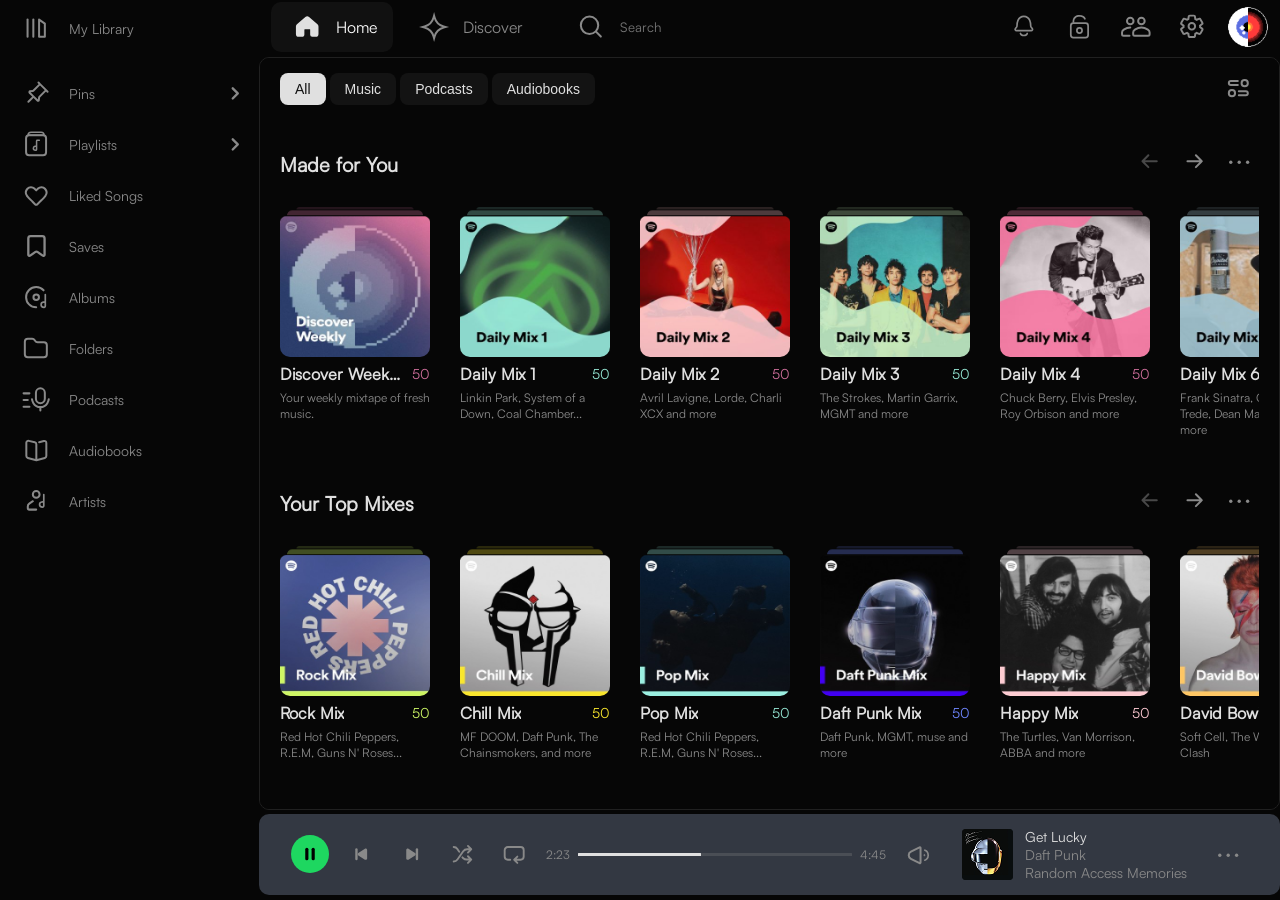
==== index.html @ b0b50bb6 "add friends sidebar with styles" ====
<html lang="en">
<head>
    <meta charset="UTF-8">
    <meta name="viewport" content="width=device-width, initial-scale=1.0">
    <title>Spotify</title>
    <link rel="stylesheet" href="css/styles.css" />
</head>
<body>
    <div class="app">
        <!--Left Sidebar-->
        <aside class="sidebar">
            <div class="sidebar-top">
                <img src="images/library-icon.svg" alt="My Library" class="library-icon" />
                <span class="sidebar-title">My Library</span>
            </div>

            <nav class="sidebar-nav">
                <ul>
                    <li class="sidebar-item">
                        <a href="#">
                            <div class="sidebar-item-icon-group">
                                <img src="images/pins-icon.svg" alt="Pins icon" class="sidebar-icon">
                                <span class="sidebar-text">Pins</span>
                            </div>
                            <span><img src="images/arrow-icon.svg" alt="Arrow Icon" class="sidebar-arrow"></span>
                        </a>
                    </li>
                   
                    <li class="sidebar-item">
                        <a href="#">
                            <div class="sidebar-item-icon-group">
                                <img src="images/playlists-icon.svg" alt="Playlists icon" class="sidebar-icon">
                                <span class="sidebar-text">Playlists</span>
                            </div>
                            <span><img src="images/arrow-icon.svg" alt="Arrow Icon" class="sidebar-arrow"></span>
                        </a>
                    </li>

                   <li class="sidebar-item">
                        <a href="#">
                            <div class="sidebar-item-icon-group">
                                <img src="images/liked-songs-icon.svg" alt="Liked Songs icon" class="sidebar-icon">
                                <span class="sidebar-text">Liked Songs</span>
                            </div>
                        </a>
                    </li>

                    <li class="sidebar-item">
                        <a href="#">
                            <div class="sidebar-item-icon-group">
                                <img src="images/saves-icon.svg" alt="Saves icon" class="sidebar-icon">
                                <span class="sidebar-text">Saves</span>
                            </div>
                        </a>
                    </li>

                    <li class="sidebar-item">
                        <a href="#">
                            <div class="sidebar-item-icon-group">
                                <img src="images/albums-icon.svg" alt="Albums icon" class="sidebar-icon">
                                <span class="sidebar-text">Albums</span>
                            </div>
                        </a>
                    </li>

                    <li class="sidebar-item">
                        <a href="#">
                            <div class="sidebar-item-icon-group">
                                <img src="images/folders-icon.svg" alt="Folders icon" class="sidebar-icon">
                                <span class="sidebar-text">Folders</span>
                            </div>
                        </a>
                    </li>

                    <li class="sidebar-item">
                        <a href="#">
                            <div class="sidebar-item-icon-group">
                                <img src="images/podcasts-icon.svg" alt="Podcasts icon" class="sidebar-icon">
                                <span class="sidebar-text">Podcasts</span>
                            </div>
                        </a>
                    </li>

                    <li class="sidebar-item">
                        <a href="#">
                            <div class="sidebar-item-icon-group">
                                <img src="images/audiobooks-icon.svg" alt="Audiobooks icon" class="sidebar-icon">
                                <span class="sidebar-text">Audiobooks</span>
                            </div>
                        </a>
                    </li>

                    <li class="sidebar-item">
                        <a href="#">
                            <div class="sidebar-item-icon-group">
                                <img src="images/artists-icon.svg" alt="Artists icon" class="sidebar-icon">
                                <span class="sidebar-text">Artists</span>
                            </div>
                        </a>
                    </li>
                </ul>
            </nav>
        </aside>
        <!--header/main content area/footer/friends sidebar container-->
        <div class="content-wrapper">
            <!--Header-->
            <header class="header">
                <div class="header-left-container">
                    <nav>
                        <a href="#" class="header-nav-link" id="home-link-active">
                            <img src="images/home-active-icon.svg" alt="Home Icon" class="home-icon">
                            <span>Home</span>
                        </a>
                        <a href="#" class="header-nav-link">
                            <img src="images/discover-icon.svg" alt="Discover Icon" class="discover-icon">
                            <span>Discover</span>
                        </a>
                    </nav>
                    <form class="header-search">
                        <img src="images/search-icon.svg" alt="" class="search-icon">
                        <input type="text" placeholder="Search" class="search-input">
                    </form>
                </div>
                <div class="header-right-container">
                    <button class="header-icon-btn">
                        <img src="images/notification-icon.svg" alt="Notifications">
                    </button>

                    <button class="header-icon-btn">
                        <img src="images/lock-icon.svg" alt="Security">
                    </button>

                    <a class="header-icon-btn" href="#friends">
                        <img src="images/friends-icon.svg" alt="Friends">
                    </a>

                    <button class="header-icon-btn">
                        <img src="images/settings-icon.svg" alt="Settings">
                    </button>

                    <button class="header-icon-btn">
                        <img src="images/profile-icon.svg" alt="Profile" class="header-avatar">
                    </button>
                </div>
            </header>
            <!--Friends Activity Sidebar-->
            <aside id="friends" class="friends-sidebar">
                <div class="friends-sidebar-header">
                    <h2>Friends Activity</h2>
                    <div class="icons-group">
                        <a>
                            <img src="images/add-friend-icon.svg" alt="Add Friend">
                        </a>
                        <a href="#" class="close">
                            <img src="images/x-close-icon.svg" alt="Close">
                        </a>
                    </div>
                </div>
                <div class="friends-list-container">
                    <div class="friend-card">
                        <img src="images/friend-avatar-1.png" alt="FriendlyMusicListener">
                        <div class="friend-info">
                            <div class="friend-name">FriendlyMusicListener</div>
                            <div class="friend-activity">
                                <img src="images/online-icon.svg" alt="Listenint Now">
                                <div>Goosebumps</div>
                                <span>&bull;</span>
                                <div class="artist">Travis Scott</div>
                            </div>
                        </div>
                    </div>
                    <div class="friend-card">
                        <img src="images/friend-avatar-2.png" alt="AverageMusicEnjoyer">
                        <div class="friend-info">
                            <div class="friend-name">AverageMusicEnjoyer</div>
                            <div class="friend-activity">
                                <img src="images/online-icon.svg" alt="Listenint Now">
                                <div>Get Lucky</div>
                                <span>&bull;</span>
                                <div class="artist">Daft Punk</div>
                            </div>
                        </div>
                    </div>
                    <div class="friend-card">
                        <img src="images/friend-avatar-3.png" alt="MusicEnthusiast">
                        <div class="friend-info">
                            <div class="friend-name">MusicEnthusiast</div>
                            <div class="friend-activity">
                                <span>1h</span>
                                <div>would he</div>
                                <span>&bull;</span>
                                <div class="artist">joji</div>
                            </div>
                        </div>
                    </div>
                    <div class="friend-card">
                        <img src="images/friend-avatar-4.png" alt="IListenToMusic56">
                        <div class="friend-info">
                            <div class="friend-name">IlistenToMusic56</div>
                            <div class="friend-activity">
                                <span>6h</span>
                                <div>Rockstar</div>
                                <span>&bull;</span>
                                <div class="artist">Post Malone</div>
                            </div>
                        </div>
                    </div>
                </div>
            </aside>
            <!--Main Content Area-->
            <main class="home-page main-content">
                <div class="filters-wrapper">
                    <div class="content-filters">
                        <button class="filter active">All</button>
                        <button class="filter">Music</button>
                        <button class="filter">Podcasts</button>
                        <button class="filter">Audiobooks</button>
                    </div>
                    <img src="images/filter-icon.svg" alt="Filter Content">
                </div>
                <!-- Made for You Section -->
                <section class="home-pg-section">
                    <div class="section-header">
                        <h2>Made for You</h2>
                        <div class="nav-icon-group">
                            <img src="images/back-arrow-icon.svg" alt="Go Back">
                            <img src="images/next-arrow-icon.svg" alt="Next">
                            <img src="images/more-icon.svg" alt="More Options">
                        </div>
                    </div>
                    <div class="cards-container">
                        <div class="card">
                            <div class="card-image-wrapper">
                                <img src="images/discover-weekly.png" alt="Discover Weekly" class="card-image">
                            </div>
                            <div class="card-info">
                                <div class="card-title-wrapper">
                                    <h3 class="card-title">Discover Weekly</h3>
                                    <div class="pink">50</div>
                                </div>
                                <div class="card-description">Your weekly mixtape of fresh music.</div>
                            </div>
                        </div>

                        <div class="card">
                            <div class="card-image-wrapper">
                                <img src="images/daily-mix-1.png" alt="Daily Mix 1" class="card-image">
                            </div>
                            <div class="card-info">
                                <div class="card-title-wrapper">
                                    <h3 class="card-title">Daily Mix 1</h3>
                                    <div class="cyan">50</div>
                                </div>
                                <div class="card-description">Linkin Park, System of a Down, Coal Chamber...</div>
                            </div>
                        </div>
                        
                        <div class="card">
                            <div class="card-image-wrapper">
                                <img src="images/daily-mix-2.png" alt="Daily Mix 2" class="card-image">
                            </div>
                            <div class="card-info">
                                <div class="card-title-wrapper">
                                    <h3 class="card-title">Daily Mix 2</h3>
                                    <div class="pink">50</div>
                                </div>
                                <div class="card-description">Avril Lavigne, Lorde, Charli XCX and more</div>
                            </div>
                        </div>

                        <div class="card">
                            <div class="card-image-wrapper">
                                <img src="images/daily-mix-3.png" alt="Daily Mix 3" class="card-image">
                            </div>
                            <div class="card-info">
                                <div class="card-title-wrapper">
                                    <h3 class="card-title">Daily Mix 3</h3>
                                    <div class="cyan">50</div>
                                </div>
                                <div class="card-description">The Strokes, Martin Garrix, MGMT and more</div>
                            </div>
                        </div>

                        <div class="card">
                            <div class="card-image-wrapper">
                                <img src="images/daily-mix-4.png" alt="Daily Mix 4" class="card-image">
                            </div>
                            <div class="card-info">
                                <div class="card-title-wrapper">
                                    <h3 class="card-title">Daily Mix 4</h3>
                                    <div class="pink">50</div>
                                </div>
                                <div class="card-description">Chuck Berry, Elvis Presley, Roy Orbison and more</div>
                            </div>
                        </div>

                        <div class="card">
                            <div class="card-image-wrapper">
                                <img src="images/daily-mix-6.png" alt="Daily Mix 6" class="card-image">
                            </div>
                            <div class="card-info">
                                <div class="card-title-wrapper">
                                    <h3 class="card-title">Daily Mix 6</h3>
                                    <div class="cyan">50</div>
                                </div>
                                <div class="card-description">Frank Sinatra, Gerhard Trede, Dean Martin and more</div>
                            </div>
                        </div>

                        <div class="card">
                            <div class="card-image-wrapper">
                                <img src="images/nirvana-radio.png" alt="Nirvana Radio" class="card-image">
                            </div>
                            <div class="card-info">
                                <div class="card-title-wrapper">
                                    <h3 class="card-title">Nirvana Radio</h3>
                                    <div class="orange">50</div>
                                </div>
                                <div class="card-description">The Strokes, Martin Garrix, MGMT and more</div>
                            </div>
                        </div>

                        <div class="card">
                            <div class="card-image-wrapper">
                                <img src="images/fall-out-boy-radio.png" alt="Fall Out Boy Radio" class="card-image">
                            </div>
                            <div class="card-info">
                                <div class="card-title-wrapper">
                                    <h3 class="card-title">Fall Out Boy Radio</h3>
                                    <div class="pink">50</div>
                                </div>
                                <div class="card-description">With Panic! at the disco, All American Rejects...</div>
                            </div>
                        </div>

                    </div>
                </section>
                <!-- Your Top Mixes -->
                <section class="home-pg-section">
                    <div class="section-header">
                        <h2>Your Top Mixes</h2>
                        <div class="nav-icon-group">
                            <img src="images/back-arrow-icon.svg" alt="Go Back">
                            <img src="images/next-arrow-icon.svg" alt="Next">
                            <img src="images/more-icon.svg" alt="More Options">
                        </div>
                    </div>
                    <div class="cards-container">
                        <div class="card">
                            <div class="card-image-wrapper">
                                <img src="images/rock-mix.png" alt="Rock Mix" class="card-image">
                            </div>
                            <div class="card-info">
                                <div class="card-title-wrapper">
                                    <h3 class="card-title">Rock Mix</h3>
                                    <div class="lime">50</div>
                                </div>
                                <div class="card-description">Red Hot Chili Peppers, R.E.M, Guns N' Roses...</div>
                            </div>
                        </div>

                        <div class="card">
                            <div class="card-image-wrapper">
                                <img src="images/chill-mix.png" alt="Chill Mix" class="card-image">
                            </div>
                            <div class="card-info">
                                <div class="card-title-wrapper">
                                    <h3 class="card-title">Chill Mix</h3>
                                    <div class="yellow">50</div>
                                </div>
                                <div class="card-description">MF DOOM, Daft Punk, The Chainsmokers, and more</div>
                            </div>
                        </div>
                        
                        <div class="card">
                            <div class="card-image-wrapper">
                                <img src="images/pop-mix.png" alt="Pop Mix" class="card-image">
                            </div>
                            <div class="card-info">
                                <div class="card-title-wrapper">
                                    <h3 class="card-title">Pop Mix</h3>
                                    <div class="cyan">50</div>
                                </div>
                                <div class="card-description">Red Hot Chili Peppers, R.E.M, Guns N' Roses...</div>
                            </div>
                        </div>

                        <div class="card">
                            <div class="card-image-wrapper">
                                <img src="images/daft-punk-mix.png" alt="Daft Punk Mix" class="card-image">
                            </div>
                            <div class="card-info">
                                <div class="card-title-wrapper">
                                    <h3 class="card-title">Daft Punk Mix</h3>
                                    <div class="blue">50</div>
                                </div>
                                <div class="card-description">Daft Punk, MGMT, muse and more</div>
                            </div>
                        </div>

                        <div class="card">
                            <div class="card-image-wrapper">
                                <img src="images/happy-mix.png" alt="Happy Mix" class="card-image">
                            </div>
                            <div class="card-info">
                                <div class="card-title-wrapper">
                                    <h3 class="card-title">Happy Mix</h3>
                                    <div class="light-pink">50</div>
                                </div>
                                <div class="card-description">The Turtles, Van Morrison, ABBA and more</div>
                            </div>
                        </div>

                        <div class="card">
                            <div class="card-image-wrapper">
                                <img src="images/david-bowie-mix.png" alt="David Bowie Mix" class="card-image">
                            </div>
                            <div class="card-info">
                                <div class="card-title-wrapper">
                                    <h3 class="card-title">David Bowie Mix</h3>
                                    <div class="orange">50</div>
                                </div>
                                <div class="card-description">Soft Cell, The Who and The Clash</div>
                            </div>
                        </div>

                        <div class="card">
                            <div class="card-image-wrapper">
                                <img src="images/upbeat-mix.png" alt="Upbeat Mix" class="card-image">
                            </div>
                            <div class="card-info">
                                <div class="card-title-wrapper">
                                    <h3 class="card-title">Upbeat Mix</h3>
                                    <div class="green">50</div>
                                </div>
                                <div class="card-description">Kylie Minogue, Charli XCX, Cage The Elephant and...</div>
                            </div>
                        </div>

                        <div class="card">
                            <div class="card-image-wrapper">
                                <img src="images/60s-mix.png" alt="60s Mix" class="card-image">
                            </div>
                            <div class="card-info">
                                <div class="card-title-wrapper">
                                    <h3 class="card-title">60s Mix</h3>
                                    <div class="neon-pink">50</div>
                                </div>
                                <div class="card-description">Chuck Berry, Skeeter David, Van Morrison and...</div>
                            </div>
                        </div>

                    </div>
                </section>
                <!--Your Favorite Artists Section-->
                <div class="home-pg-section">
                    <div class="section-header">
                        <h2>Your Favorite Artists</h2>
                        <div class="nav-icon-group">
                            <img src="images/back-arrow-icon.svg" alt="Go Back">
                            <img src="images/next-arrow-icon.svg" alt="Next">
                            <img src="images/more-icon.svg" alt="More Options">
                        </div>
                    </div>
                    <div class="cards-container">

                        <div class="card artist-card">
                            <div class="card-image-wrapper">
                                <img src="images/guns-n-roses.png" alt="Guns N' Roses" class="card-image">
                            </div>
                            <div class="card-info">
                                <div class="card-title-wrapper">
                                    <h3 class="card-title">Guns N' Roses</h3>
                                </div>
                            </div>
                        </div>

                        <div class="card artist-card">
                            <div class="card-image-wrapper">
                                <img src="images/daft-punk.png" alt="Daft Punk" class="card-image">
                            </div>
                            <div class="card-info">
                                <div class="card-title-wrapper">
                                    <h3 class="card-title">Daft Punk</h3>
                                </div>
                            </div>
                        </div>

                        <div class="card artist-card">
                            <div class="card-image-wrapper">
                                <img src="images/David-Bowie.png" alt="David Bowie" class="card-image">
                            </div>
                            <div class="card-info">
                                <div class="card-title-wrapper">
                                    <h3 class="card-title">David Bowie</h3>
                                </div>
                            </div>
                        </div>

                    </div>
                </div>
            </main>
            <!--Fixed footer player-->
            <footer class="footer">
                <div class="footer-left-group">
                    <div class="player-controls">
                        <img src="images/play-icon.svg" alt="play/pause">
                        <img src="images/prev-icon.svg" alt="skip back">
                        <img src="images/next-icon.svg" alt="skip forward">
                        <img src="images/shuffle-icon.svg" alt="shuffle">
                        <img src="images/repeat-icon.svg" alt="repeat">
                        <div class="play-progress">
                            <div class="runtime">2:23</div>
                            <div class="progress-bar">
                                <div class="progress"></div>
                            </div>
                            <div class="duration">4:45</div>
                        </div>
                        <img src="images/volume-icon.svg" alt="volume">
                    </div>
                    <div class="song-playing">
                        <img src="images/song-image-icon.png" alt="cover">
                        <div class="song-info">
                            <div class="song-title">Get Lucky</div>
                            <div class="artist">Daft Punk</div>
                            <div class="album">Random Access Memories</div>
                        </div>
                    </div>
                </div>
                <div class="other-controls">
                    <img src="images/like-icon.svg" alt="Add to Liked Songs">
                    <img src="images/add-icon.svg" alt="Add to Playlist">
                    <img src="images/lyrics-icon.svg" alt="Song Lyrics">
                    <img src="images/pc-icon.svg" alt="Device">
                    <img src="images/more-icon.svg" alt="More Options">
                    <div class="line"></div>
                    <img src="images/dj-icon.svg" alt="DJ">
                    <img src="images/queue-icon.svg" alt="Queue">
                </div>
                 <img src="images/more-icon.svg" class="none more-menu" alt="More Options">
            </footer>
            
        </div>
    </div>
</body>
</html>
---- css/styles.css ----
.app {
  display: flex;
  height: 100vh;
}

.sidebar {
  width: 259px;
  background-color: #d7cfcf;
  min-width: 259px;
}

.content-wrapper {
  flex: 1;
  display: flex;
  flex-direction: column;
  padding-bottom: 90px;
  background-color: #060606;
  min-width: 0;
}

.header {
  height: 54px;
  background-color: #e3cece;
}

.main-content {
  flex: 1;
  background-color: #efe2e2;
}

.footer {
  position: fixed;
  bottom: 5px;
  left: 259px;
  width: calc(100% - 259px);
  height: 81px;
  background-color: #190101;
}

.sidebar {
  background-color: #060606;
  padding: 8px 16px;
  display: flex;
  flex-direction: column;
  color: #898989;
  font-family: "Satoshi", sans-serif;
  font-size: 14px;
}

.sidebar-top {
  display: flex;
  align-items: center;
  gap: 12px;
  margin-bottom: 24px;
}

.sidebar-nav ul {
  list-style: none;
  margin: 0;
  padding: 0;
}

.sidebar-item {
  margin-bottom: 10px;
}

.sidebar-item a {
  color: inherit;
  text-decoration: none;
  display: flex;
  justify-content: space-between;
  align-items: center;
  border-radius: 6px;
  transition: background-color 0.2s ease;
}

.sidebar-item a:hover {
  background-color: rgba(255, 255, 255, 0.08);
}

.sidebar-item-icon-group {
  display: flex;
  align-items: center;
  gap: 12px;
}

.header {
  background-color: #060606;
  display: flex;
  flex-direction: row;
  justify-content: space-between;
  align-items: center;
  font-family: "Satoshi", sans-serif;
  color: #898989;
  padding: 0 12px;
}
.header a {
  text-decoration: none;
  color: inherit;
}

.header-left-container {
  display: flex;
  align-items: center;
  gap: 16px;
}
.header-left-container nav {
  display: flex;
  gap: 5px;
}
.header-left-container .header-nav-link {
  display: flex;
  align-items: center;
  gap: 8px;
  padding: 8px 16px;
  border-radius: 10px;
  height: 50px;
}
@media (min-width: 1600px) {
  .header-left-container .header-nav-link {
    width: 210px;
    justify-content: space-between;
    padding-right: 30%;
  }
}
.header-left-container #home-link-active, .header-left-container .header-nav-link:hover {
  background-color: #111111;
  color: white;
}
.header-left-container .header-search {
  display: flex;
  align-items: center;
  gap: 8px;
  padding: 8px 16px;
  border-radius: 999px;
  width: clamp(220px, 20vw, 350px);
}
.header-left-container .search-input {
  background: transparent;
  border: none;
  outline: none;
  color: inherit;
  font-family: inherit;
  width: 100%;
}

.header-right-container {
  display: flex;
  align-items: center;
  gap: 16px;
}
.header-right-container .header-icon-btn {
  background: transparent;
  border: none;
  cursor: pointer;
  border-radius: 50%;
  display: flex;
  align-items: center;
  justify-content: center;
  transition: background-color 0.2s ease;
}
.header-right-container .header-icon-btn img {
  width: 40px;
  height: 40px;
}
.header-right-container .header-icon-btn:hover {
  background-color: #111111;
}

.footer {
  background-color: #333842;
  border-radius: 10px;
  display: flex;
  align-items: center;
  justify-content: space-between;
  padding: 0 32px;
  color: #898989;
  font-family: "Satoshi", sans-serif;
}
@media (max-width: 1300px) {
  .footer .other-controls {
    display: none;
  }
  .footer .more-menu {
    display: block;
  }
}

.footer-left-group {
  display: flex;
  align-items: center;
  gap: 24px;
  flex: 1;
}

.player-controls {
  display: flex;
  align-items: center;
  gap: 12px;
  max-width: 647px;
  flex: 1;
}
.player-controls .play-progress {
  display: flex;
  align-items: center;
  gap: 8px;
  flex: 1;
  min-width: 0;
  font-size: 12px;
}
.player-controls .progress-bar {
  height: 3px;
  background-color: rgba(137, 137, 137, 0.27);
  border-radius: 0.5px;
  position: relative;
  flex: 1;
  max-width: 317px;
}
.player-controls .progress {
  width: 45%;
  height: 3px;
  background-color: #E0E0E0;
  border-radius: 0.5px;
}

.song-playing {
  display: flex;
  align-items: center;
  gap: 12px;
}
.song-playing .cover {
  width: 40px;
  height: 40px;
  border-radius: 4px;
  background-color: #555555;
}
.song-playing .song-info {
  display: flex;
  flex-direction: column;
  font-size: 14px;
}
.song-playing .song-info .song-title {
  font-weight: 500;
  color: #E0E0E0;
}

.other-controls {
  display: flex;
  align-items: center;
  gap: 4px;
}
.other-controls .line {
  width: 1px;
  height: 24px;
  background-color: #E0E0E0;
  margin: 0 12px;
}

.none {
  display: none;
}

/* Styles specific to the Search page go here*/
body {
  overflow-x: hidden;
}

.main-content {
  color: white;
  background-color: #060606;
  overflow: auto;
  padding: 20px;
}

.search-wrapper {
  display: flex;
  justify-content: space-between;
}

.recent-searches {
  display: flex;
  align-items: flex-start;
  gap: 20px;
}

.image-wrapper {
  position: relative;
}
.image-wrapper img {
  position: absolute;
  top: 0;
  right: 0;
}

.card1 {
  width: 150px;
  height: 150px;
  background-image: url(/images/daft-punk.png);
  background-size: cover;
}

.card2 {
  width: 150px;
  height: 150px;
  background-image: url(/images/David-Bowie.png);
  background-size: cover;
  border-radius: 50%;
}

.card3 {
  width: 150px;
  height: 150px;
  background-image: url(/images/Black-Holes.png);
  background-size: cover;
  border-radius: 10px;
  box-shadow: 0px -5px 0px 0px #6278b1;
}

.discover-wrapper {
  display: flex;
  justify-content: space-between;
  align-items: center;
}

.genrs-wrapper {
  display: flex;
  justify-content: space-between;
  align-items: center;
}

.discover .genrs {
  display: flex;
  align-items: center;
  flex-shrink: 1;
  max-width: 100%;
  box-sizing: border-box;
}

.boxes {
  display: grid;
  grid-template-columns: repeat(auto-fit, minmax(12px, 1fr));
  gap: 10px;
  width: 100%;
  box-sizing: border-box;
}

.boxes img {
  height: auto;
  width: 100%;
  height: auto;
  object-fit: cover;
}

.home-page {
  flex: 1;
  overflow-y: auto;
  min-width: 0;
  border: solid 1px #202020;
  border-radius: 10px;
  margin-top: 3px;
  padding: 10px 20px 0 20px;
}

.filters-wrapper {
  display: flex;
  justify-content: space-between;
  align-items: center;
  margin-bottom: 32px;
}
.filters-wrapper .filter {
  padding: 8px 15px;
  border-radius: 8px;
  border: none;
  background: rgba(32, 32, 32, 0.5);
  color: #E0E0E0;
  font-size: 14px;
  font-weight: 500;
  cursor: pointer;
}
.filters-wrapper .filter:hover {
  background: #E0E0E0;
  color: #111111;
}
.filters-wrapper .filter.active {
  background: #E0E0E0;
  color: #111111;
}

.home-pg-section {
  display: flex;
  flex-direction: column;
  gap: 20px;
  margin-bottom: 32px;
}
.home-pg-section .section-header {
  display: flex;
  justify-content: space-between;
  align-items: center;
}
.home-pg-section .section-header h2 {
  font-size: 20px;
  font-weight: 600;
  color: #E0E0E0;
}
.home-pg-section .cards-container {
  display: grid;
  grid-auto-flow: column;
  grid-auto-columns: 170px;
  gap: 10px;
  overflow-x: auto;
  overflow-y: hidden;
  padding-bottom: 10px;
}
.home-pg-section .cards-container .card {
  width: 170px;
}
.home-pg-section .cards-container .card:hover {
  transform: translateY(-4px);
  transition: transform 0.2s ease;
}
.home-pg-section .cards-container .card-image-wrapper {
  margin-bottom: 5px;
}
.home-pg-section .cards-container .card-image {
  border-radius: 10px;
}
.home-pg-section .cards-container .card-info {
  display: flex;
  flex-direction: column;
  gap: 5px;
}
.home-pg-section .cards-container .card-title-wrapper {
  display: flex;
  justify-content: space-between;
  align-items: center;
  font-size: 14px;
  font-weight: 500;
}
.home-pg-section .cards-container .card-title-wrapper .card-title {
  color: #E0E0E0;
  max-width: 120px;
  white-space: nowrap;
  overflow: hidden;
  text-overflow: ellipsis;
}
.home-pg-section .cards-container .artist-card .card-title-wrapper {
  justify-content: center;
  font-weight: 100;
}
.home-pg-section .cards-container .artist-card img {
  width: 170px;
  height: 170px;
  border-radius: 50%;
}
.home-pg-section .cards-container .card-description {
  font-size: 12px;
  color: #898989;
}

@media (max-width: 1280px) {
  .card {
    width: 150px;
  }
  .card img {
    width: 150px;
    height: 150px;
  }
  .card .card-info {
    width: 150px;
  }
}
.cards-container::-webkit-scrollbar {
  height: 6px;
}

.home-page::-webkit-scrollbar {
  width: 6px;
}

.cards-container::-webkit-scrollbar-track, .home-page::-webkit-scrollbar-track {
  background: transparent;
}

.cards-container::-webkit-scrollbar-thumb {
  background: #202020;
  border-radius: 999px;
}

.home-page::-webkit-scrollbar-thumb {
  background: transparent;
  border-radius: 999px;
}

.cards-container::-webkit-scrollbar-thumb:hover, .home-page::-webkit-scrollbar-thumb:hover {
  background: #555;
}

.pink {
  color: #CE6E9A;
}

.cyan {
  color: #95E6D3;
}

.orange {
  color: #FDD87D;
}

.lime {
  color: #CCF665;
}

.yellow {
  color: #F9E72C;
}

.blue {
  color: #6F86FF;
}

.light-pink {
  color: #FFCBD4;
}

.green {
  color: #27856B;
}

.neon-pink {
  color: #DD138B;
}

.none {
  display: none;
}

.friends-sidebar {
  display: none;
  position: absolute;
  right: 0;
  top: 57px;
  bottom: 91px;
  width: clamp(270px, 21vw, 358px);
  border: solid 1px #202020;
  border-radius: 10px;
  color: #E0E0E0;
  padding: 20px 12px;
}
.friends-sidebar .friends-sidebar-header {
  display: flex;
  justify-content: space-between;
  align-items: center;
  margin-bottom: 44px;
}
.friends-sidebar .friends-sidebar-header h2 {
  font-size: 14px;
}
.friends-sidebar .friends-sidebar-header .icons-group {
  display: flex;
  align-items: center;
  gap: 15px;
}
.friends-sidebar .friends-list-container {
  display: flex;
  flex-direction: column;
  gap: 28px;
}
.friends-sidebar .friend-card {
  display: flex;
  gap: 12px;
  border-radius: 6px;
  cursor: pointer;
}
.friends-sidebar .friend-card img {
  width: 40px;
  height: 40px;
}
.friends-sidebar .friend-info {
  display: flex;
  flex-direction: column;
  gap: 8px;
  align-items: flex-start;
}
.friends-sidebar .friend-info img {
  width: 10px;
  height: 12px;
}
.friends-sidebar .friend-info .friend-name {
  color: #E0E0E0;
  font-size: 12px;
}
.friends-sidebar .friend-info .friend-name:hover {
  color: #1ED760;
}
.friends-sidebar .friend-info .friend-activity {
  display: flex;
  align-items: center;
  gap: 8px;
  font-size: 14px;
}
.friends-sidebar .friend-info .friend-activity .artist, .friends-sidebar .friend-info .friend-activity span {
  color: #6E6E6E;
}

#friends:target {
  display: block;
}

#friends:target ~ .home-page {
  margin-right: clamp(275px, 21.5vw, 365px);
  transition: margin-right 0.3s ease;
}

@font-face {
  font-family: "Satoshi";
  src: url("../fonts/Satoshi-Regular.woff2") format("woff2");
  font-weight: 400;
  font-style: normal;
}
* {
  margin: 0;
  padding: 0;
  box-sizing: border-box;
}

body {
  margin: 0;
  font-family: "Satoshi", sans-serif;
  overflow-x: hidden;
}

/*# sourceMappingURL=styles.css.map */
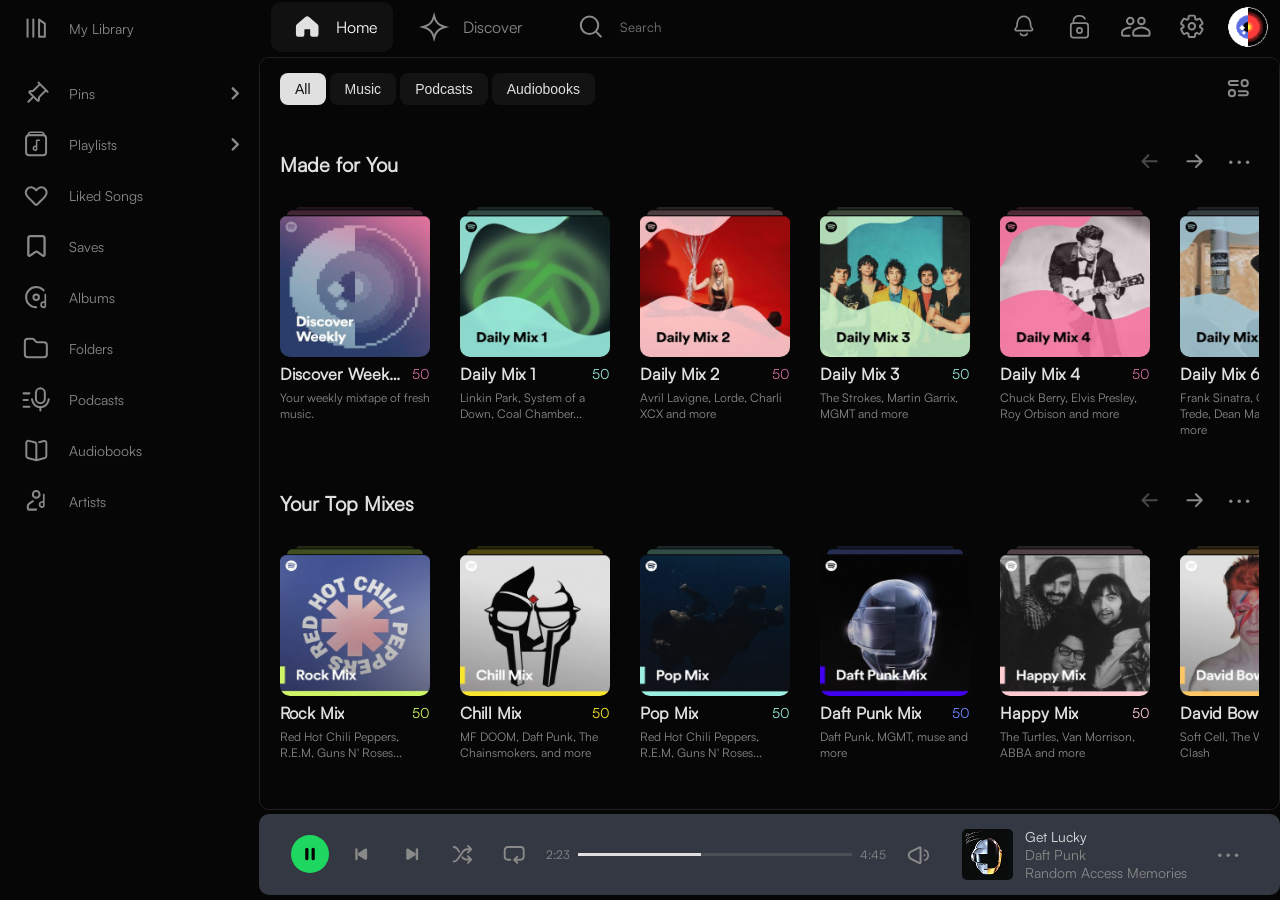
==== commit 3e181ee9: "Implement mobile responsive design for homepage" ====
--- a/index.html
+++ b/index.html
@@ -211,20 +211,56 @@
             <main class="home-page main-content">
                 <div class="filters-wrapper">
                     <div class="content-filters">
-                        <button class="filter active">All</button>
+                        <button class="filter active all-button">All</button>
                         <button class="filter">Music</button>
                         <button class="filter">Podcasts</button>
                         <button class="filter">Audiobooks</button>
                     </div>
                     <img src="images/filter-icon.svg" alt="Filter Content">
                 </div>
+                <!--Recents section (only visible on mobile view)-->
+                <section class="none mobile-recents-section">
+                    <div class="recents-card">
+                        <img src="images/song-image-icon.png" alt="Daft Punk">
+                        <div class="recents-card-info">
+                            <div class="recents-title">Get Lucky(feat. Pharell Williams)</div>
+                            <div class="recents-artist">Daft Punk</div>
+                        </div>
+                    </div>
+                    <div class="recents-card">
+                        <img src="images/daily-mix-2.png" alt="Daily Mix 2">
+                        <div class="recents-title">Daily Mix 2</div>
+                    </div>
+                    <div class="recents-card">
+                        <img src="images/daily-mix-1.png" alt="Daily Mix 1">
+                        <div class="recents-title">Daily Mix 1</div>
+                    </div>
+                    <div class="recents-card">
+                        <img src="images/song-image-icon.png" alt="Daft Punk">
+                        <div class="recents-card-info">
+                            <div class="recents-title">Instant Crush</div>
+                            <div class="recents-artist">Daft Punk</div>
+                        </div>
+                    </div>
+                    <div class="recents-card">
+                        <img src="images/song-image-icon.png" alt="Daft Punk">
+                        <div class="recents-card-info">
+                            <div class="recents-title">Around the world</div>
+                            <div class="recents-artist">Daft Punk</div>
+                        </div>
+                    </div>
+                    <div class="recents-card">
+                        <img src="images/rock-mix.png" alt="Rock Mix">
+                        <div class="recents-title">Rock Mix</div>
+                    </div>
+                </section>
                 <!-- Made for You Section -->
                 <section class="home-pg-section">
                     <div class="section-header">
                         <h2>Made for You</h2>
                         <div class="nav-icon-group">
-                            <img src="images/back-arrow-icon.svg" alt="Go Back">
-                            <img src="images/next-arrow-icon.svg" alt="Next">
+                            <img src="images/back-arrow-icon.svg" alt="Go Back" class="section-header-arrow">
+                            <img src="images/next-arrow-icon.svg" alt="Next" class="section-header-arrow">
                             <img src="images/more-icon.svg" alt="More Options">
                         </div>
                     </div>
@@ -340,8 +376,8 @@
                     <div class="section-header">
                         <h2>Your Top Mixes</h2>
                         <div class="nav-icon-group">
-                            <img src="images/back-arrow-icon.svg" alt="Go Back">
-                            <img src="images/next-arrow-icon.svg" alt="Next">
+                            <img src="images/back-arrow-icon.svg" alt="Go Back" class="section-header-arrow">
+                            <img src="images/next-arrow-icon.svg" alt="Next" class="section-header-arrow">
                             <img src="images/more-icon.svg" alt="More Options">
                         </div>
                     </div>
@@ -457,8 +493,8 @@
                     <div class="section-header">
                         <h2>Your Favorite Artists</h2>
                         <div class="nav-icon-group">
-                            <img src="images/back-arrow-icon.svg" alt="Go Back">
-                            <img src="images/next-arrow-icon.svg" alt="Next">
+                            <img src="images/back-arrow-icon.svg" alt="Go Back" class="section-header-arrow">
+                            <img src="images/next-arrow-icon.svg" alt="Next" class="section-header-arrow">
                             <img src="images/more-icon.svg" alt="More Options">
                         </div>
                     </div>
@@ -521,10 +557,14 @@
                     <div class="song-playing">
                         <img src="images/song-image-icon.png" alt="cover">
                         <div class="song-info">
-                            <div class="song-title">Get Lucky</div>
+                            <div class="song-title">Get Lucky <span class="none feat">(Feat. Pharrell Williams)</span></div>
                             <div class="artist">Daft Punk</div>
                             <div class="album">Random Access Memories</div>
                         </div>
+                    </div>
+                    <div class="mobile-footer-icons none">
+                        <img src="images/add-song.svg" alt="Add Song">
+                        <img src="images/play-mobile-icon.svg" alt="Play/Pause">
                     </div>
                 </div>
                 <div class="other-controls">
@@ -538,7 +578,33 @@
                     <img src="images/queue-icon.svg" alt="Queue">
                 </div>
                  <img src="images/more-icon.svg" class="none more-menu" alt="More Options">
+                 <div class="mobile-progress-bar none">
+                    <div class="progress"></div>
+                 </div>
             </footer>
+            <!--Mobile Navigation-->
+            <nav class="mobile-nav none">
+                <div class="nav-item">
+                    <img src="images/home-inactive-icon.svg" alt="Home">
+                    <a href="">Home</a>
+                </div>
+                <div class="nav-item">
+                    <img src="images/discover-icon.svg" alt="Discover">
+                    <a href="">Discover</a>
+                </div>
+                <div class="nav-item">
+                    <img src="images/search-icon.svg" alt="Search">
+                    <a href="">Search</a>
+                </div>
+                <div class="nav-item">
+                    <img src="images/library-icon.svg" alt="Library">
+                    <a href="">Library</a>
+                </div>
+                <div class="nav-item">
+                    <img src="images/user-icon.svg" alt="Profile">
+                    <a href="">Me</a>
+                </div>
+            </nav>
             
         </div>
     </div>
--- a/css/styles.css
+++ b/css/styles.css
@@ -227,6 +227,9 @@
   display: flex;
   align-items: center;
   gap: 12px;
+}
+.song-playing img {
+  border-radius: 5px;
 }
 .song-playing .cover {
   width: 40px;
@@ -535,6 +538,147 @@
   display: none;
 }
 
+@media (max-width: 1050px) {
+  .sidebar, .header, .all-button {
+    display: none;
+  }
+  .mobile-recents-section {
+    display: grid;
+    grid-template-columns: repeat(2, 1fr);
+    gap: 12px;
+    padding-right: 20px;
+    margin-bottom: 30px;
+  }
+  .mobile-recents-section .recents-card {
+    background-color: #202020;
+    border-radius: 10px;
+    display: flex;
+    padding: 7px;
+    align-items: center;
+    font-size: 14px;
+    color: #E0E0E0;
+    gap: 8px;
+    min-width: 0;
+    font-weight: 200;
+  }
+  .mobile-recents-section .recents-card img {
+    width: 43px;
+    height: 43px;
+    flex-shrink: 0;
+  }
+  .mobile-recents-section .recents-card-info {
+    display: flex;
+    flex-direction: column;
+    justify-content: center;
+    min-width: 0;
+  }
+  .mobile-recents-section .recents-title {
+    white-space: nowrap;
+    overflow: hidden;
+    text-overflow: ellipsis;
+  }
+  .mobile-recents-section .recents-artist {
+    color: #6E6E6E;
+  }
+  .footer {
+    width: 100%;
+    left: 0;
+    bottom: 95px;
+    padding: 0 20px;
+  }
+  .footer .more-menu, .footer .player-controls, .footer .album {
+    display: none;
+  }
+  .footer .song-title {
+    white-space: nowrap;
+    overflow: hidden;
+    mask-image: linear-gradient(to right, black 70%, transparent 100%);
+    -webkit-mask-image: linear-gradient(to right, black 70%, transparent 100%);
+  }
+  .footer .feat {
+    display: inline-block;
+  }
+  .footer .mobile-footer-icons, .footer .mobile-progress-bar {
+    display: block;
+  }
+  .footer .footer-left-group {
+    justify-content: space-between;
+  }
+  .footer .mobile-footer-icons {
+    display: flex;
+    gap: 10px;
+    align-items: center;
+  }
+  .footer .mobile-progress-bar {
+    position: absolute;
+    left: 0;
+    bottom: 0;
+    background-color: rgba(219, 219, 219, 0.2);
+    border-radius: 15px;
+    height: 2px;
+    width: 100%;
+  }
+  .footer .mobile-progress-bar .progress {
+    height: 100%;
+    width: 45%;
+    background-color: #E0E0E0;
+  }
+  .content-wrapper {
+    padding: 0;
+  }
+  .home-page {
+    border: none;
+    padding-right: 0;
+  }
+  .mobile-nav {
+    position: fixed;
+    bottom: 0;
+    left: 0;
+    padding: 0 20px;
+    height: 95px;
+    width: 100%;
+    display: flex;
+    justify-content: space-between;
+    align-items: center;
+    background: rgba(0, 0, 0, 0.6);
+  }
+  .mobile-nav .nav-item {
+    display: flex;
+    flex-direction: column;
+    align-items: center;
+    justify-content: center;
+    z-index: 1;
+  }
+  .mobile-nav a {
+    text-decoration: none;
+    color: #898989;
+    font-size: 12px;
+  }
+  .mobile-nav::before {
+    content: "";
+    position: absolute;
+    left: 0;
+    right: 0;
+    height: 95px;
+    pointer-events: none;
+    background: linear-gradient(to top, rgb(0, 0, 0) 0%, rgb(0, 0, 0) 50%, rgba(0, 0, 0, 0.6) 75%, rgba(0, 0, 0, 0) 100%);
+  }
+  .home-pg-section .cards-container {
+    grid-auto-columns: 141px;
+  }
+  .home-pg-section .cards-container .card,
+  .home-pg-section .cards-container .card-info {
+    width: 141px;
+  }
+  .home-pg-section .cards-container .card img,
+  .home-pg-section .cards-container .card-info img {
+    width: 141px;
+    height: 141px;
+  }
+  .section-header-arrow {
+    display: none;
+  }
+}
 .friends-sidebar {
   display: none;
   position: absolute;
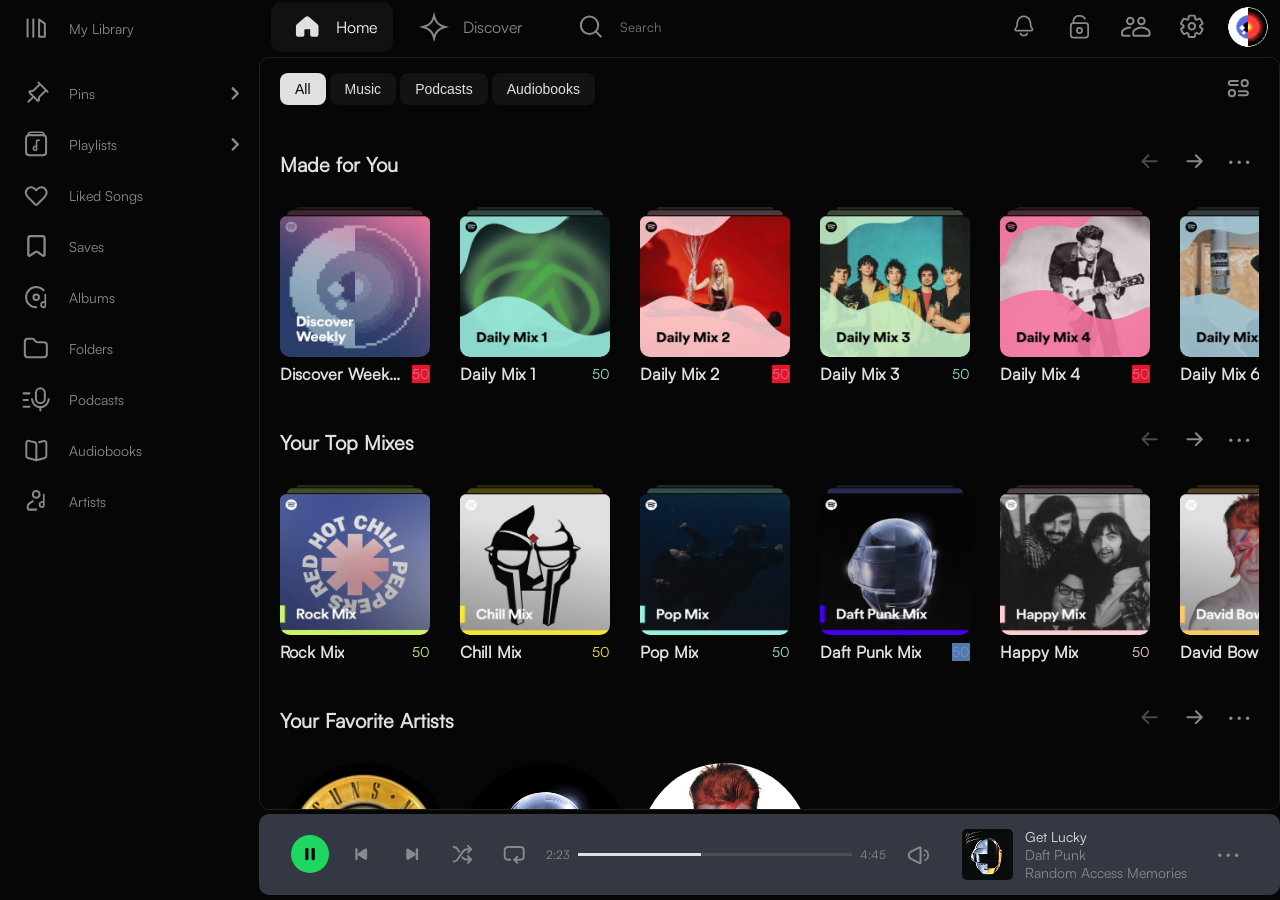
==== commit b2fce47b: "added mobile view html elements, restructured search page for mobile view" ====
--- a/index.html
+++ b/index.html
@@ -578,6 +578,7 @@
                     <img src="images/queue-icon.svg" alt="Queue">
                 </div>
                  <img src="images/more-icon.svg" class="none more-menu" alt="More Options">
+                 <!--player progress bar only visible on mobile view-->
                  <div class="mobile-progress-bar none">
                     <div class="progress"></div>
                  </div>
--- a/css/styles.css
+++ b/css/styles.css
@@ -263,11 +263,6 @@
   display: none;
 }
 
-/* Styles specific to the Search page go here*/
-body {
-  overflow-x: hidden;
-}
-
 .main-content {
   color: white;
   background-color: #060606;
@@ -284,67 +279,107 @@
   display: flex;
   align-items: flex-start;
   gap: 20px;
+  margin-bottom: 20px;
 }
 
 .image-wrapper {
   position: relative;
+  display: flex;
+  flex-direction: column;
+  gap: 8px;
+  align-items: center;
+  color: #E0E0E0;
+  font-weight: 100;
+  font-size: 14px;
 }
 .image-wrapper img {
   position: absolute;
   top: 0;
   right: 0;
 }
+.image-wrapper p {
+  color: #6E6E6E;
+}
+
+.card {
+  width: 170px;
+  height: 170px;
+  background-size: cover;
+}
 
 .card1 {
-  width: 150px;
-  height: 150px;
   background-image: url(/images/daft-punk.png);
-  background-size: cover;
+  border-radius: 50%;
 }
 
 .card2 {
-  width: 150px;
-  height: 150px;
   background-image: url(/images/David-Bowie.png);
-  background-size: cover;
   border-radius: 50%;
 }
 
 .card3 {
-  width: 150px;
-  height: 150px;
   background-image: url(/images/Black-Holes.png);
-  background-size: cover;
   border-radius: 10px;
   box-shadow: 0px -5px 0px 0px #6278b1;
 }
 
+#card-x-button {
+  width: 40px;
+  height: 40px;
+}
+
+.browse-all-header {
+  margin-bottom: 20px;
+}
+
 .discover-wrapper {
   display: flex;
   justify-content: space-between;
   align-items: center;
-}
-
-.genrs-wrapper {
+  color: #6E6E6E;
+}
+
+.genres-wrapper {
   display: flex;
   justify-content: space-between;
   align-items: center;
-}
-
-.discover .genrs {
-  display: flex;
-  align-items: center;
-  flex-shrink: 1;
-  max-width: 100%;
-  box-sizing: border-box;
+  color: #6E6E6E;
+}
+
+.discover, .genres {
+  margin-bottom: 12px;
 }
 
 .boxes {
   display: grid;
-  grid-template-columns: repeat(auto-fit, minmax(12px, 1fr));
+  grid-auto-flow: column;
+  grid-auto-columns: 170px;
   gap: 10px;
-  width: 100%;
-  box-sizing: border-box;
+  overflow-x: auto;
+  padding-bottom: 10px;
+}
+.boxes .box {
+  border-radius: 8px;
+  position: relative;
+  overflow: hidden;
+  height: 170px;
+}
+.boxes .box .album-cover-text {
+  position: absolute;
+  font-size: 20px;
+  font-weight: 800;
+  left: 20px;
+  top: 20px;
+  color: #FFFFFF;
+}
+.boxes .box img {
+  position: absolute;
+  width: 104px;
+  height: 104px;
+  bottom: -10px;
+  right: -20px;
+  border-radius: 5px;
+  transform: rotate(25deg);
 }
 
 .boxes img {
@@ -352,6 +387,60 @@
   width: 100%;
   height: auto;
   object-fit: cover;
+}
+
+.align-self-start {
+  align-self: flex-start;
+}
+
+@media (max-width: 1280px) {
+  .card1, .card2, .card3 {
+    width: 150px;
+    height: 150px;
+  }
+}
+.navy {
+  background-color: #1E3264;
+}
+
+.orange {
+  background-color: #BA5D07;
+}
+
+.lilac {
+  background-color: #8D67AB;
+}
+
+.purple {
+  background-color: #B02897;
+}
+
+.grey {
+  background-color: #777777;
+}
+
+.green {
+  background-color: #148A08;
+}
+
+.blood-orange {
+  background-color: #D84000;
+}
+
+.plum {
+  background-color: #503750;
+}
+
+.teal {
+  background-color: #006450;
+}
+
+.pink {
+  background-color: #E91429;
+}
+
+.blue {
+  background-color: #537AA1;
 }
 
 .home-page {
@@ -382,11 +471,11 @@
 }
 .filters-wrapper .filter:hover {
   background: #E0E0E0;
-  color: #111111;
+  color: #060606;
 }
 .filters-wrapper .filter.active {
   background: #E0E0E0;
-  color: #111111;
+  color: #060606;
 }
 
 .home-pg-section {
@@ -756,6 +845,67 @@
   transition: margin-right 0.3s ease;
 }
 
+@media screen and (max-width: 1050px) {
+  .search-wrapper, .recent-searches, .discover-wrapper img, .genres-wrapper img {
+    display: none;
+  }
+  footer {
+    z-index: 999;
+  }
+  .main-content {
+    padding-right: 16px;
+  }
+  .search-container {
+    display: flex;
+    justify-content: space-between;
+    align-items: center;
+    margin-bottom: 24px;
+  }
+  .search-bar {
+    display: flex;
+    align-items: center;
+    background: rgba(32, 32, 32, 0.5);
+    border-radius: 10px;
+    padding: 6px 12px;
+    min-width: 306px;
+    width: 80%;
+    height: 35px;
+    color: rgba(137, 137, 137, 0.7);
+  }
+  .search-bar input {
+    flex: 1;
+    background: transparent;
+    border: none;
+    font-size: 14px;
+    outline: none;
+  }
+  .search-bar input::placeholder {
+    font-family: "Satoshi", sans-serif;
+    font-size: 14px;
+  }
+  .discover-wrapper, .genres-wrapper {
+    font-size: 18px;
+    color: #E0E0E0;
+    margin-bottom: 20px;
+  }
+  .boxes {
+    grid-auto-flow: unset;
+    grid-template-columns: repeat(2, 1fr);
+    overflow-x: visible;
+    gap: 12px;
+  }
+  .boxes .album-cover-text {
+    z-index: 1;
+  }
+  .boxes .box {
+    height: 100px;
+  }
+  .boxes .box img {
+    bottom: -40px;
+    right: -20px;
+    transform: rotate(30deg);
+  }
+}
 @font-face {
   font-family: "Satoshi";
   src: url("../fonts/Satoshi-Regular.woff2") format("woff2");
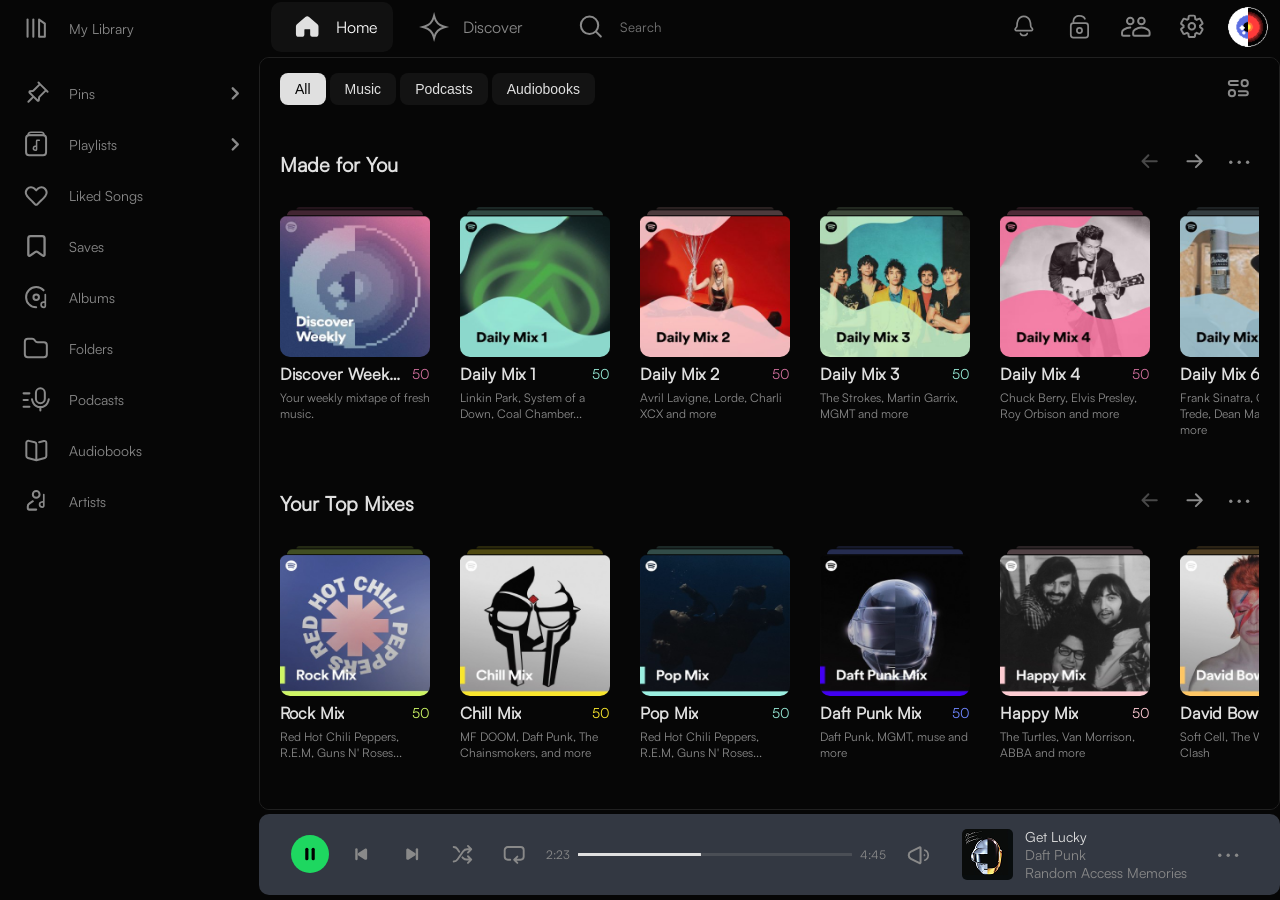
==== commit 125f6447: "fixed stylistic issues caused by merg and linked pages to buttons" ====
--- a/index.html
+++ b/index.html
@@ -9,10 +9,10 @@
     <div class="app">
         <!--Left Sidebar-->
         <aside class="sidebar">
-            <div class="sidebar-top">
+            <a href="pages/library.html" class="sidebar-top my-library">
                 <img src="images/library-icon.svg" alt="My Library" class="library-icon" />
                 <span class="sidebar-title">My Library</span>
-            </div>
+            </a>
 
             <nav class="sidebar-nav">
                 <ul>
@@ -116,10 +116,10 @@
                             <span>Discover</span>
                         </a>
                     </nav>
-                    <form class="header-search">
+                    <a href="pages/search.html" class="header-search">
                         <img src="images/search-icon.svg" alt="" class="search-icon">
                         <input type="text" placeholder="Search" class="search-input">
-                    </form>
+                    </a>
                 </div>
                 <div class="header-right-container">
                     <button class="header-icon-btn">
--- a/css/styles.css
+++ b/css/styles.css
@@ -52,6 +52,10 @@
   align-items: center;
   gap: 12px;
   margin-bottom: 24px;
+  border-radius: 6px;
+  transition: background-color 0.2s ease;
+  text-decoration: none;
+  color: inherit;
 }
 
 .sidebar-nav ul {
@@ -74,7 +78,7 @@
   transition: background-color 0.2s ease;
 }
 
-.sidebar-item a:hover {
+.sidebar-item a:hover, .sidebar-top:hover {
   background-color: rgba(255, 255, 255, 0.08);
 }
 
@@ -301,7 +305,7 @@
   color: #6E6E6E;
 }
 
-.card {
+.search-card {
   width: 170px;
   height: 170px;
   background-size: cover;
@@ -399,48 +403,217 @@
     height: 150px;
   }
 }
-.navy {
+.navy-bg {
   background-color: #1E3264;
 }
 
-.orange {
+.orange-bg {
   background-color: #BA5D07;
 }
 
-.lilac {
+.lilac-bg {
   background-color: #8D67AB;
 }
 
-.purple {
+.purple-bg {
   background-color: #B02897;
 }
 
-.grey {
+.grey-bg {
   background-color: #777777;
 }
 
-.green {
+.green-bg {
   background-color: #148A08;
 }
 
-.blood-orange {
+.blood-orange-bg {
   background-color: #D84000;
 }
 
-.plum {
+.plum-bg {
   background-color: #503750;
 }
 
-.teal {
+.teal-bg {
   background-color: #006450;
 }
 
-.pink {
+.pink-bg {
   background-color: #E91429;
 }
 
-.blue {
+.blue-bg {
   background-color: #537AA1;
+}
+
+.main-page {
+  color: #E0E0E0;
+  background-color: #060606;
+  overflow: auto;
+  padding: 20px;
+}
+
+.library-button-wrapper {
+  display: flex;
+  align-items: center;
+  justify-content: space-between;
+  padding: 8px 16px;
+  color: #898989;
+  background-color: transparent;
+  width: 100%;
+}
+
+.left-group, .right-group {
+  display: flex;
+  align-items: center;
+  gap: 10px;
+}
+
+.library-icon-btn {
+  display: flex;
+  align-items: center;
+  background: none;
+  border: none;
+  color: #b3b3b3;
+  cursor: pointer;
+  white-space: nowrap;
+  padding: 4px 8px;
+  transition: all 0.2s ease;
+}
+.library-icon-btn img {
+  width: 40px;
+  height: 40px;
+}
+.library-icon-btn span {
+  margin-left: 8px;
+  font-size: 14px;
+  font-weight: 500;
+}
+.library-icon-btn:hover {
+  color: white;
+  transform: scale(1.05);
+}
+.library-icon-btn:hover img {
+  filter: brightness(1.5);
+}
+
+form.library-icon-btn {
+  background-color: #060606;
+  border-radius: 20px;
+  padding: 4px 12px;
+}
+form.library-icon-btn input {
+  background: none;
+  border: none;
+  color: white;
+  margin-left: 5px;
+  outline: none;
+  width: 0;
+  transition: width 0.3s ease;
+}
+form.library-icon-btn:hover input, form.library-icon-btn input:focus {
+  width: 100px;
+}
+
+.library-main-content {
+  display: grid;
+  grid-template-columns: repeat(auto-fit, minmax(170px, 1fr));
+  gap: 8px;
+  width: 100%;
+}
+
+.song-wrapper {
+  position: relative;
+  border-radius: 8px;
+  display: flex;
+  flex-direction: column;
+  transition: background-color 0.3s ease;
+  cursor: pointer;
+  gap: 8px;
+  min-width: 0;
+  width: 170px;
+}
+
+.song-wrapper:hover {
+  background-color: #282828;
+}
+
+.song-image-wrapper {
+  width: 170px;
+  height: 170px;
+}
+
+.song-image-wrapper img {
+  width: 170px;
+  height: 170px;
+  object-fit: cover;
+  border-radius: 8px;
+}
+
+.song-image-wrapper1 img {
+  width: 170px;
+  height: 170px;
+  object-fit: cover;
+  border-radius: 50%;
+}
+
+.pin-image-wrapper {
+  position: absolute;
+  top: 0px;
+  right: 0px;
+}
+
+.pin-image-wrapper img {
+  width: 40px;
+  height: 40px;
+}
+
+.song-title-wrapper {
+  display: flex;
+  justify-content: space-between;
+  align-items: center;
+  gap: 8px;
+  width: 100%;
+}
+.song-title-wrapper h4 {
+  font-size: 14px;
+}
+.song-title-wrapper .neon-green {
+  color: #1ed760;
+}
+.song-title-wrapper .light-gray {
+  color: #989797;
+}
+
+.light-blue {
+  color: #95E6D3;
+}
+
+.light-pink {
+  color: #F4B8BD;
+}
+
+.light-green {
+  color: #C3E7B7;
+}
+
+.neon-yellow {
+  color: #CCF665;
+}
+
+.yellow {
+  color: #F9E72C;
+}
+
+.aqua {
+  color: #9BF0E2;
+}
+
+.box-description {
+  font-size: 14px;
+  color: #989797;
+  margin-top: 4px;
 }
 
 .home-page {
@@ -852,8 +1025,9 @@
   footer {
     z-index: 999;
   }
-  .main-content {
+  .search-main-content {
     padding-right: 16px;
+    padding-bottom: 170px;
   }
   .search-container {
     display: flex;
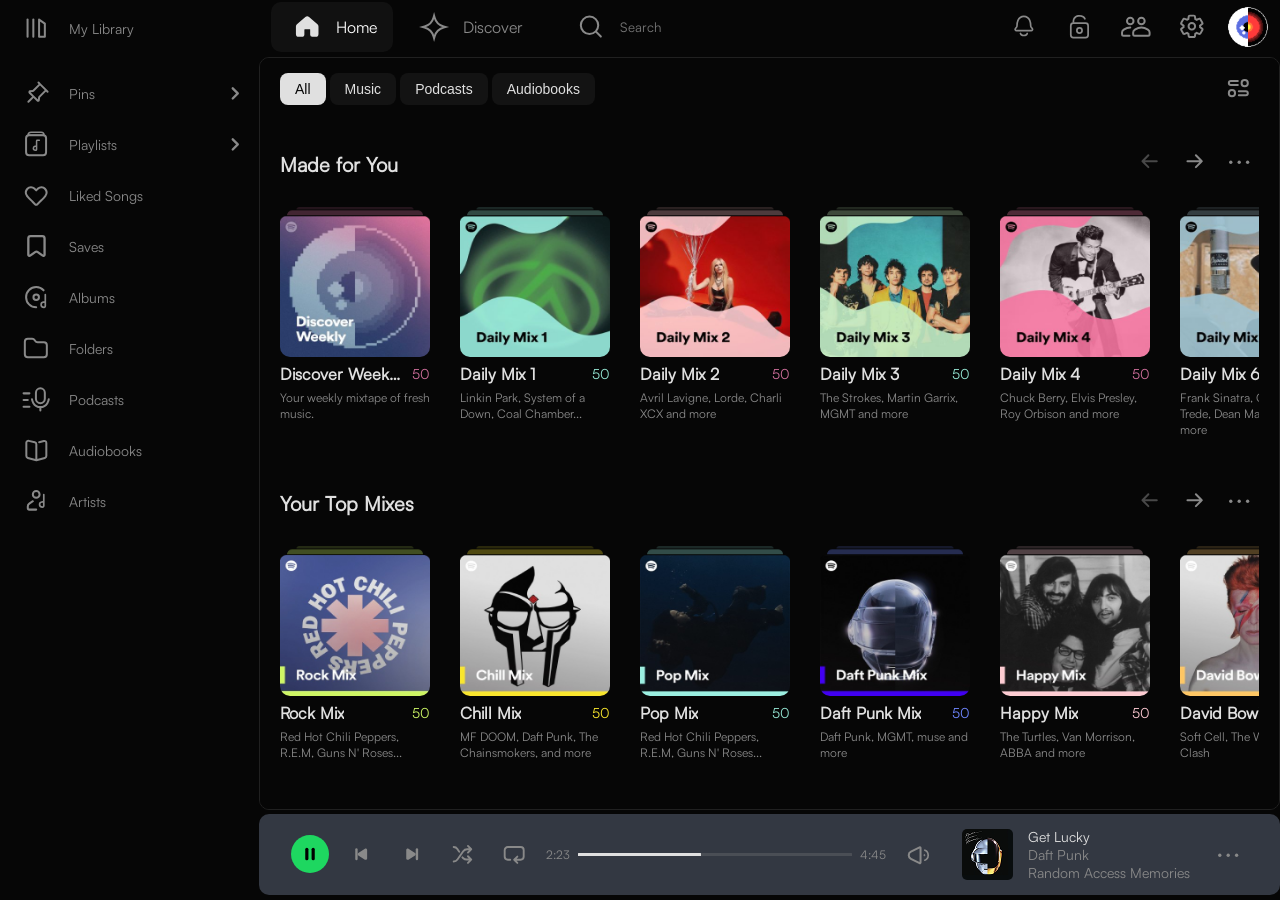
==== commit 72771bde: "added page links to home-page" ====
--- a/index.html
+++ b/index.html
@@ -37,7 +37,7 @@
                     </li>
 
                    <li class="sidebar-item">
-                        <a href="#">
+                        <a href="./pages/liked-songs.html">
                             <div class="sidebar-item-icon-group">
                                 <img src="images/liked-songs-icon.svg" alt="Liked Songs icon" class="sidebar-icon">
                                 <span class="sidebar-text">Liked Songs</span>
@@ -538,6 +538,7 @@
             </main>
             <!--Fixed footer player-->
             <footer class="footer">
+                <a href="./pages/song.html" class="footer-overlay"></a>
                 <div class="footer-left-group">
                     <div class="player-controls">
                         <img src="images/play-icon.svg" alt="play/pause">
--- a/css/styles.css
+++ b/css/styles.css
@@ -188,6 +188,10 @@
   .footer .more-menu {
     display: block;
   }
+}
+.footer .footer-overlay {
+  position: absolute;
+  inset: 0;
 }
 
 .footer-left-group {
@@ -447,27 +451,20 @@
   background-color: #537AA1;
 }
 
-.main-page {
-  color: #E0E0E0;
-  background-color: #060606;
-  overflow: auto;
-  padding: 20px;
-}
-
 .library-button-wrapper {
   display: flex;
   align-items: center;
   justify-content: space-between;
-  padding: 8px 16px;
   color: #898989;
   background-color: transparent;
   width: 100%;
+  margin-bottom: 20px;
 }
 
 .left-group, .right-group {
   display: flex;
   align-items: center;
-  gap: 10px;
+  gap: 36px;
 }
 
 .library-icon-btn {
@@ -478,7 +475,6 @@
   color: #b3b3b3;
   cursor: pointer;
   white-space: nowrap;
-  padding: 4px 8px;
   transition: all 0.2s ease;
 }
 .library-icon-btn img {
@@ -491,7 +487,7 @@
   font-weight: 500;
 }
 .library-icon-btn:hover {
-  color: white;
+  color: #FFFFFF;
   transform: scale(1.05);
 }
 .library-icon-btn:hover img {
@@ -519,8 +515,12 @@
 .library-main-content {
   display: grid;
   grid-template-columns: repeat(auto-fit, minmax(170px, 1fr));
-  gap: 8px;
+  gap: 12px;
   width: 100%;
+}
+
+#list:target {
+  display: none;
 }
 
 .song-wrapper {
@@ -532,16 +532,12 @@
   cursor: pointer;
   gap: 8px;
   min-width: 0;
-  width: 170px;
+  width: 100%;
 }
 
 .song-wrapper:hover {
-  background-color: #282828;
-}
-
-.song-image-wrapper {
-  width: 170px;
-  height: 170px;
+  transform: translateY(-4px);
+  transition: transform 0.2s ease;
 }
 
 .song-image-wrapper img {
@@ -560,13 +556,25 @@
 
 .pin-image-wrapper {
   position: absolute;
+  width: 40px;
+  height: 40px;
+  border-radius: 50%;
+  background-color: #111111;
   top: 0px;
   right: 0px;
 }
 
 .pin-image-wrapper img {
-  width: 40px;
-  height: 40px;
+  position: absolute;
+  width: 20px;
+  height: 20px;
+  display: flex;
+  top: 25%;
+  left: 25%;
+}
+
+.song-info {
+  padding: 0 3px;
 }
 
 .song-title-wrapper {
@@ -584,6 +592,14 @@
 }
 .song-title-wrapper .light-gray {
   color: #989797;
+}
+
+.spotify-green {
+  color: #1ED760;
+}
+
+.gray {
+  color: #898989;
 }
 
 .light-blue {
@@ -614,6 +630,188 @@
   font-size: 14px;
   color: #989797;
   margin-top: 4px;
+}
+
+#list:target ~ .list-view {
+  display: flex;
+  color: #898989;
+  width: 100%;
+  display: flex;
+  flex-direction: column;
+  font-size: 16px;
+}
+#list:target ~ .list-view .grid-img, #list:target ~ .list-view .item .description-box, #list:target ~ .list-view .grid-count {
+  display: none;
+}
+#list:target ~ .list-view .list-img, #list:target ~ .list-view .white-space, #list:target ~ .list-view .info, #list:target ~ .list-view .pin-gray, #list:target ~ .list-view .title img {
+  display: block;
+}
+#list:target ~ .list-view summary {
+  list-style: none;
+  font-family: "Satoshi", sans-serif;
+  font-size: 20px;
+  color: #E0E0E0;
+  display: flex;
+  align-items: center;
+  justify-content: space-between;
+  margin-bottom: 20px;
+  padding-top: 12px;
+}
+#list:target ~ .list-view summary::-webkit-details-marker {
+  display: none;
+}
+#list:target ~ .list-view .dropdown-arrow {
+  transition: transform 0.2s ease;
+}
+#list:target ~ .list-view details[open] .dropdown-arrow {
+  transform: rotate(90deg);
+}
+#list:target ~ .list-view .list-item-container {
+  display: flex;
+  flex-direction: column;
+}
+#list:target ~ .list-view .list-item {
+  width: 100%;
+  height: 61px;
+  display: flex;
+  align-items: center;
+  margin-bottom: 8px;
+  border-radius: 8px;
+}
+#list:target ~ .list-view .list-item:hover {
+  color: #E0E0E0;
+  transform: translateY(-1px);
+  transition: transform 0.2s ease;
+}
+#list:target ~ .list-view .item {
+  width: 22%;
+  min-width: 310px;
+  display: flex;
+  flex-direction: row;
+  align-items: center;
+  justify-content: space-between;
+}
+#list:target ~ .list-view .pin-icon {
+  position: relative;
+  background: none;
+}
+#list:target ~ .list-view .white-space {
+  width: 16%;
+}
+#list:target ~ .list-view .info {
+  display: flex;
+  justify-content: space-between;
+  align-items: center;
+  width: 33%;
+  min-width: 275px;
+}
+#list:target ~ .list-view .list-img {
+  width: 61px;
+  height: 61px;
+}
+#list:target ~ .list-view .artist-img {
+  border-radius: 50%;
+}
+#list:target ~ .list-view .title {
+  display: flex;
+  align-items: center;
+  width: 190px;
+  justify-content: flex-start;
+  padding: 0;
+}
+
+.list-view {
+  display: flex;
+  color: #898989;
+  width: 100%;
+  flex-direction: column;
+  font-size: 14px;
+  color: #E0E0E0;
+}
+.list-view .grid-img, .list-view .item .description-box {
+  display: block;
+}
+.list-view .list-img, .list-view .white-space, .list-view .info, .list-view .pin-gray, .list-view .title img {
+  display: none;
+}
+.list-view summary {
+  list-style: none;
+  font-family: "Satoshi", sans-serif;
+  font-size: 20px;
+  color: #E0E0E0;
+  display: flex;
+  align-items: center;
+  justify-content: space-between;
+  margin-bottom: 20px;
+  padding-top: 12px;
+}
+.list-view summary::-webkit-details-marker {
+  display: none;
+}
+.list-view .dropdown-arrow {
+  transition: transform 0.2s ease;
+}
+.list-view details {
+  border-bottom: solid 2px #202020;
+}
+.list-view details[open] .dropdown-arrow {
+  transform: rotate(90deg);
+}
+.list-view .list-item-container {
+  display: flex;
+  flex-direction: row;
+  gap: 12px;
+  overflow-x: auto;
+  margin-bottom: 10px;
+}
+.list-view .list-item-container::-webkit-scrollbar {
+  height: 6px;
+}
+.list-view .list-item-container::-webkit-scrollbar-track {
+  background: transparent;
+}
+.list-view .list-item-container::-webkit-scrollbar-thumb {
+  background: #202020;
+  border-radius: 999px;
+}
+.list-view .list-item-container::-webkit-scrollbar-thumb:hover {
+  background: #555;
+}
+.list-view .grid-img {
+  width: 170px;
+  height: 178px;
+}
+.list-view .grid-artist-img {
+  border-radius: 50%;
+}
+.list-view .item {
+  position: relative;
+  display: flex;
+  flex-direction: column;
+  gap: 8px;
+}
+.list-view .pin-icon {
+  position: absolute;
+  top: 0;
+  right: 0;
+  background-color: #111111;
+  border-radius: 50%;
+  padding: 10px;
+}
+.list-view .title {
+  display: flex;
+  justify-content: space-between;
+  align-items: center;
+  padding-right: 8px;
+}
+.list-view .description-box {
+  font-size: 12px;
+  color: #898989;
+  max-width: 170px;
+  max-height: 32px;
+  line-height: 16px;
+  overflow: hidden;
+  padding-right: 4px;
 }
 
 .home-page {
@@ -903,6 +1101,7 @@
     justify-content: space-between;
     align-items: center;
     background: rgba(0, 0, 0, 0.6);
+    z-index: 1;
   }
   .mobile-nav .nav-item {
     display: flex;
@@ -1018,6 +1217,175 @@
   transition: margin-right 0.3s ease;
 }
 
+.main-page {
+  color: #E0E0E0;
+  background-color: #060606;
+  overflow: auto;
+  padding: 20px;
+}
+
+.liked-songs-content {
+  display: flex;
+  align-items: center;
+  flex-direction: column;
+  justify-content: space-between;
+  padding: 8px 16px;
+  color: #898989;
+  background-color: transparent;
+  width: 100%;
+}
+
+.liked-songs-header {
+  width: 100%;
+  display: flex;
+  justify-content: space-between;
+  align-items: center;
+}
+
+.left-side, .right-side {
+  display: flex;
+  align-items: center;
+  gap: 10px;
+  margin-bottom: 20px;
+}
+
+.liked-songs-btn {
+  display: flex;
+  align-items: center;
+  background: none;
+  border: none;
+  color: #b3b3b3;
+  cursor: pointer;
+  white-space: nowrap;
+  padding: 4px 8px;
+  transition: all 0.2s ease;
+}
+.liked-songs-btn img {
+  width: 40px;
+  height: 40px;
+}
+.liked-songs-btn span {
+  margin-left: 8px;
+  font-size: 14px;
+  font-weight: 500;
+}
+.liked-songs-btn:hover {
+  color: white;
+  transform: scale(1.05);
+}
+
+table {
+  width: 100%;
+  color: #898989;
+  border-collapse: separate;
+  border-spacing: 0 10px;
+}
+
+#liked-songs-table {
+  width: 100%;
+  padding: 16px;
+  overflow: hidden;
+}
+
+.songs-table {
+  width: 50%;
+  max-width: 780px;
+  border-collapse: collapse;
+}
+
+.songs-header tr {
+  border-bottom: 1px solid rgba(255, 255, 255, 0.15);
+}
+
+.songs-header th {
+  padding: 8px 16px;
+  text-align: left;
+  font-size: 12px;
+  color: #a0a0a0;
+  text-transform: capitalize;
+  letter-spacing: 0.08em;
+}
+
+.songs-header th:first-child, .songs-header th:last-child {
+  width: 40px;
+}
+.songs-header th:first-child {
+  text-align: center;
+}
+
+.songs-description tr {
+  transition: background-color 0.2s ease;
+  cursor: pointer;
+}
+
+.songs-description tr:hover {
+  background-color: rgba(255, 255, 255, 0.08);
+}
+
+.songs-description td {
+  padding: 10px 16px;
+  color: #e0e0e0;
+  font-size: 14px;
+  vertical-align: middle;
+}
+
+.songs-description td:first-child {
+  text-align: center;
+  color: #a0a0a0;
+  font-size: 14px;
+  width: 40px;
+}
+
+.songs-description td:nth-child(2) {
+  display: flex;
+  align-items: center;
+  gap: 12px;
+}
+
+.songs-description td:nth-child(2) img {
+  width: 51px;
+  height: 51px;
+  object-fit: cover;
+  flex-shrink: 0;
+}
+
+.songs-description td:nth-child(2) h4 {
+  display: inline-block;
+  margin: 0 0 2px 0;
+  font-size: 14px;
+  color: #ffffff;
+}
+
+.songs-description td:nth-child(2) p {
+  display: inline-block;
+  margin: 0;
+  font-size: 14px;
+  color: #a0a0a0;
+}
+
+.songs-description td:last-child {
+  width: 40px;
+  text-align: center;
+}
+
+.songs-description td:last-child img {
+  width: 40px;
+  height: 40px;
+  opacity: 0.7;
+  transition: transform 0.2s ease;
+}
+
+.liked-songs-info {
+  display: flex;
+  flex-direction: column;
+}
+
+@media screen and (max-width: 1630px) {
+  .songs-table {
+    width: 100%;
+    max-width: none;
+  }
+}
 @media screen and (max-width: 1050px) {
   .search-wrapper, .recent-searches, .discover-wrapper img, .genres-wrapper img {
     display: none;
@@ -1080,6 +1448,312 @@
     transform: rotate(30deg);
   }
 }
+@media screen and (max-width: 1050px) {
+  .grid-view, .library-button-wrapper {
+    display: none;
+  }
+  .buttons-wrapper {
+    display: flex;
+    align-items: center;
+    gap: 36px;
+    font-size: 12px;
+    color: #898989;
+  }
+  .buttons-wrapper .button-group {
+    display: flex;
+    align-items: center;
+    gap: 8px;
+  }
+  .list-view .grid-img {
+    width: 141px;
+    height: 149px;
+  }
+}
+.song-main-content {
+  padding: 0;
+}
+
+.song-content {
+  position: relative;
+  overflow: hidden;
+  border-radius: 10px;
+  width: 100%;
+  min-height: 1500px;
+  padding: 36px 0 0 44px;
+}
+.song-content .bg {
+  position: absolute;
+  inset: 0;
+  background-image: url("../images/ram-cover.png");
+  background-size: cover;
+  background-position: center;
+  filter: blur(100px);
+  transform: scale(1.3);
+}
+.song-content .overlay {
+  position: absolute;
+  inset: 0;
+  background: linear-gradient(to bottom, rgba(138, 157, 187, 0.18), #060606);
+}
+.song-content .content {
+  position: relative;
+  z-index: 1;
+  padding-bottom: 81px;
+}
+.song-content .song-info-container {
+  display: flex;
+  gap: 62px;
+  margin-bottom: 54px;
+}
+.song-content .song-info {
+  display: flex;
+  flex-direction: column;
+  color: #898989;
+  gap: 20px;
+}
+.song-content .song-title {
+  font-size: 36px;
+  max-width: 721px;
+  color: #E0E0E0;
+  font-weight: bold;
+}
+
+.track-info {
+  display: flex;
+  justify-content: space-between;
+  color: #898989;
+  font-size: 14px;
+  width: 529px;
+}
+
+.artist-group, .album-group {
+  display: flex;
+  align-items: center;
+  color: #E0E0E0;
+}
+
+.artist-icon, .album-icon {
+  width: 24px;
+  height: 24px;
+}
+
+.song-action-icons {
+  display: flex;
+  align-items: center;
+  gap: 14px;
+}
+
+.song-info .genres {
+  display: flex;
+  align-items: center;
+  gap: 8px;
+}
+.song-info .genres .genre {
+  padding: 5px 20px;
+  font-size: 14px;
+  border-radius: 44px;
+  border: 2px solid #898989;
+  color: #898989;
+}
+.song-info .genres .genre:hover {
+  border-color: #ffffff;
+  color: #ffffff;
+}
+
+.song-info .artists {
+  display: flex;
+  flex-direction: column;
+  gap: 15px;
+  max-width: 312px;
+}
+.song-info .artists .artist {
+  display: flex;
+  align-items: center;
+  gap: 20px;
+}
+.song-info .artists .artist-info {
+  display: flex;
+  flex-direction: column;
+  gap: 8px;
+}
+.song-info .artists .artist-info .artist-name {
+  color: #E0E0E0;
+}
+
+.tabs-bar {
+  display: flex;
+  align-items: center;
+  gap: 24px;
+  width: 100%;
+  border-bottom: 1px solid #898989;
+  margin-bottom: 40px;
+}
+
+.tab {
+  position: relative;
+  color: #898989;
+  text-decoration: none;
+  font-size: 16px;
+  padding: 10px 20px;
+}
+
+.tab.active {
+  color: #E0E0E0;
+}
+
+.tab.active::after {
+  content: "";
+  position: absolute;
+  left: 0;
+  bottom: -1px;
+  width: 100%;
+  height: 3px;
+  background: #1ED760;
+  border-radius: 2px;
+}
+
+.lyrics-container {
+  display: grid;
+  grid-template-columns: 41px 1fr;
+  height: auto;
+}
+.lyrics-container .lyrics-toolbar {
+  display: flex;
+  flex-direction: column;
+}
+.lyrics-container .lyrics-toolbar img {
+  width: 41px;
+  height: 41px;
+}
+.lyrics-container .lyrics {
+  display: flex;
+  flex-direction: column;
+  align-items: center;
+  font-size: 28px;
+  color: #898989;
+  font-weight: bold;
+  line-height: 50px;
+  margin-bottom: 100px;
+}
+.lyrics-container .lyrics-bold {
+  color: #E0E0E0;
+}
+
+@media screen and (max-width: 1480px) {
+  .song-info-container {
+    flex-direction: column;
+    align-items: center;
+  }
+  .song-cover {
+    width: 50%;
+    height: 50%;
+  }
+  .song-content .song-title {
+    max-width: 805px;
+  }
+}
+@media (max-width: 1200px) {
+  .song-content .song-title {
+    max-width: 721px;
+    text-align: center;
+  }
+}
+@media screen and (max-width: 800px) {
+  .footer, .mobile-nav, .bg, .overlay, .song-content .song-info, .tabs-bar, .lyrics-container .lyrics-toolbar {
+    display: none;
+  }
+  .song-main-content {
+    background: linear-gradient(180deg, #3B414D 0%, #272B33 100%);
+    padding: 64px 24px;
+  }
+  .song-content {
+    padding: 0;
+  }
+  .song-content .song-info-container {
+    gap: 0;
+  }
+  .song-mobile-header {
+    display: flex;
+    align-items: center;
+    width: 100%;
+    font-size: 12px;
+    color: #898989;
+    margin-bottom: 28px;
+  }
+  .song-mobile-header div {
+    flex: 1;
+    display: flex;
+    align-items: center;
+    justify-content: center;
+  }
+  .song-cover {
+    width: 354px;
+    height: 354px;
+    margin-bottom: 32px;
+  }
+  .lyrics-container {
+    display: flex;
+    height: auto;
+  }
+  .lyrics-container .lyrics {
+    font-size: 20px;
+  }
+  .mobile-song-info {
+    display: flex;
+    justify-content: space-between;
+    width: 100%;
+  }
+  .mobile-song-info h3 {
+    font-size: 20px;
+    color: #E0E0E0;
+    max-width: 200px;
+    white-space: nowrap;
+    overflow: hidden;
+    margin-bottom: 8px;
+    mask-image: linear-gradient(to right, black 65%, rgba(0, 0, 0, 0.6) 80%, transparent 100%);
+  }
+  .mobile-song-info h4 {
+    font-size: 18px;
+    color: #898989;
+  }
+  .title-artist-group, .song-icon-group {
+    margin-bottom: 40px;
+  }
+  .progress-wrapper {
+    display: flex;
+    flex-direction: column;
+    width: 100%;
+    margin-bottom: 16px;
+  }
+  .progress-wrapper .song-progress-bar {
+    width: 100%;
+    height: 4px;
+    background: #898989;
+    border-radius: 4px;
+    position: relative;
+    margin-bottom: 12px;
+  }
+  .progress-wrapper .progress {
+    width: 40%;
+    height: 100%;
+    background: #E0E0E0;
+    border-radius: 4px;
+  }
+  .progress-wrapper .time {
+    font-size: 12px;
+    color: #898989;
+    display: flex;
+    justify-content: space-between;
+    align-items: center;
+  }
+  .mobile-song-controls, .song-mobile-icons {
+    display: flex;
+    justify-content: space-between;
+    align-items: center;
+    width: 100%;
+    margin-bottom: 36px;
+  }
+}
 @font-face {
   font-family: "Satoshi";
   src: url("../fonts/Satoshi-Regular.woff2") format("woff2");
@@ -1096,6 +1770,7 @@
   margin: 0;
   font-family: "Satoshi", sans-serif;
   overflow-x: hidden;
+  text-decoration: none;
 }
 
 /*# sourceMappingURL=styles.css.map */
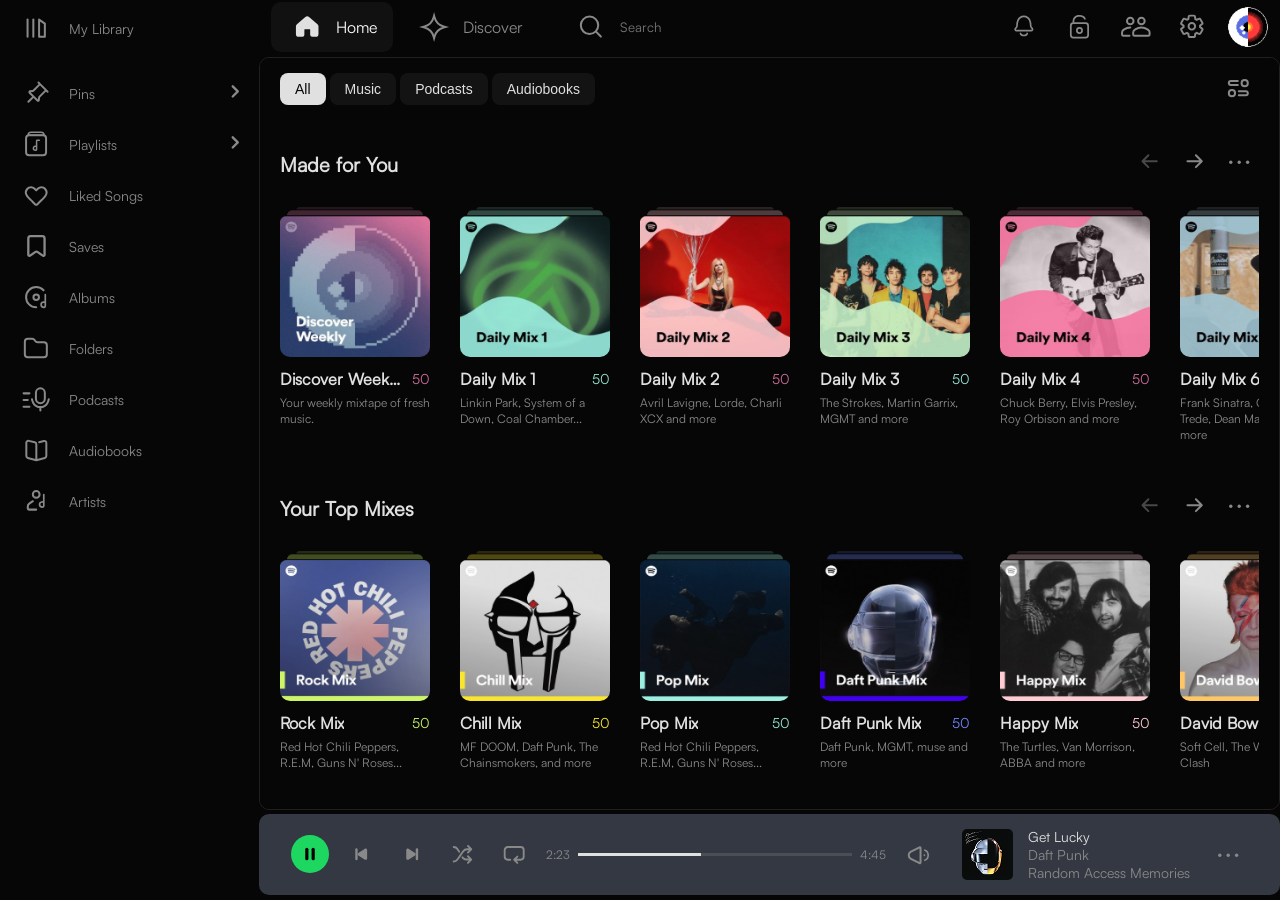
==== commit 6b39f69d: "fix: fixed minor position issue on mobile view" ====
--- a/index.html
+++ b/index.html
@@ -1,3 +1,4 @@
+<!DOCTYPE html>
 <html lang="en">
 <head>
     <meta charset="UTF-8">
@@ -596,11 +597,11 @@
                 </div>
                 <div class="nav-item">
                     <img src="images/search-icon.svg" alt="Search">
-                    <a href="">Search</a>
+                    <a href="./pages/search.html">Search</a>
                 </div>
                 <div class="nav-item">
                     <img src="images/library-icon.svg" alt="Library">
-                    <a href="">Library</a>
+                    <a href="./pages/library.html">Library</a>
                 </div>
                 <div class="nav-item">
                     <img src="images/user-icon.svg" alt="Profile">
--- a/css/styles.css
+++ b/css/styles.css
@@ -502,7 +502,7 @@
 form.library-icon-btn input {
   background: none;
   border: none;
-  color: white;
+  color: #ffffff;
   margin-left: 5px;
   outline: none;
   width: 0;
@@ -1089,6 +1089,7 @@
   .home-page {
     border: none;
     padding-right: 0;
+    padding-bottom: 160px;
   }
   .mobile-nav {
     position: fixed;
@@ -1225,10 +1226,6 @@
 }
 
 .liked-songs-content {
-  display: flex;
-  align-items: center;
-  flex-direction: column;
-  justify-content: space-between;
   padding: 8px 16px;
   color: #898989;
   background-color: transparent;
@@ -1284,7 +1281,6 @@
 #liked-songs-table {
   width: 100%;
   padding: 16px;
-  overflow: hidden;
 }
 
 .songs-table {
@@ -1469,6 +1465,128 @@
     height: 149px;
   }
 }
+.album-main-content {
+  width: 100%;
+  display: flex;
+  gap: 38px;
+}
+
+.album-content {
+  width: 66%;
+  display: flex;
+  flex-direction: column;
+  gap: 24px;
+}
+
+.album-info-wrapper {
+  display: flex;
+  flex-direction: column;
+  flex: 1;
+}
+
+.album-info {
+  display: flex;
+  align-items: center;
+}
+
+.album-btns {
+  display: flex;
+  justify-content: space-between;
+  align-items: center;
+}
+
+table {
+  width: 100%;
+  color: #898989;
+  border-collapse: separate;
+  border-spacing: 0 10px;
+}
+
+.album-table {
+  width: 100%;
+  padding: 16px;
+  display: flex;
+}
+
+.artist-table {
+  width: 100%;
+  max-width: 780px;
+  border-collapse: collapse;
+}
+
+.song-header tr {
+  border-bottom: 1px solid rgba(255, 255, 255, 0.15);
+}
+
+.song-header th {
+  padding: 8px 16px;
+  text-align: left;
+  font-size: 12px;
+  color: #a0a0a0;
+  text-transform: capitalize;
+  letter-spacing: 0.08em;
+}
+
+.included-songs tr {
+  cursor: pointer;
+}
+
+.included-songs tr:hover {
+  transform: scale(1.01);
+}
+
+.included-songs td {
+  padding: 10px 16px;
+  color: #e0e0e0;
+  font-size: 14px;
+  vertical-align: middle;
+}
+
+.included-songs td:first-child {
+  text-align: center;
+  color: #a0a0a0;
+  font-size: 14px;
+  width: 40px;
+}
+
+.music-genrs {
+  width: 320px;
+  height: 88px;
+  display: flex;
+  flex-wrap: wrap;
+  gap: 3px;
+  margin-top: 30px;
+}
+
+.music-genrs span {
+  color: #898989;
+  border: solid rgba(137, 137, 137, 0.2509803922);
+  border-radius: 40px;
+  padding: 12px 12px;
+  margin: 5px;
+}
+
+.artists-info {
+  display: flex;
+  flex-direction: column;
+  gap: 25px;
+  margin-top: 60px;
+}
+
+.artist-name {
+  display: flex;
+  align-items: center;
+  gap: 20px;
+  color: #898989;
+}
+
+.artist-name img {
+  width: 61px;
+  height: 61px;
+  border-radius: 50%;
+  object-fit: cover;
+}
+
 .song-main-content {
   padding: 0;
 }
@@ -1659,7 +1777,7 @@
   }
 }
 @media screen and (max-width: 800px) {
-  .footer, .mobile-nav, .bg, .overlay, .song-content .song-info, .tabs-bar, .lyrics-container .lyrics-toolbar {
+  .song-footer, .song-mob-navigation, .bg, .overlay, .song-content .song-info, .tabs-bar, .lyrics-container .lyrics-toolbar {
     display: none;
   }
   .song-main-content {
